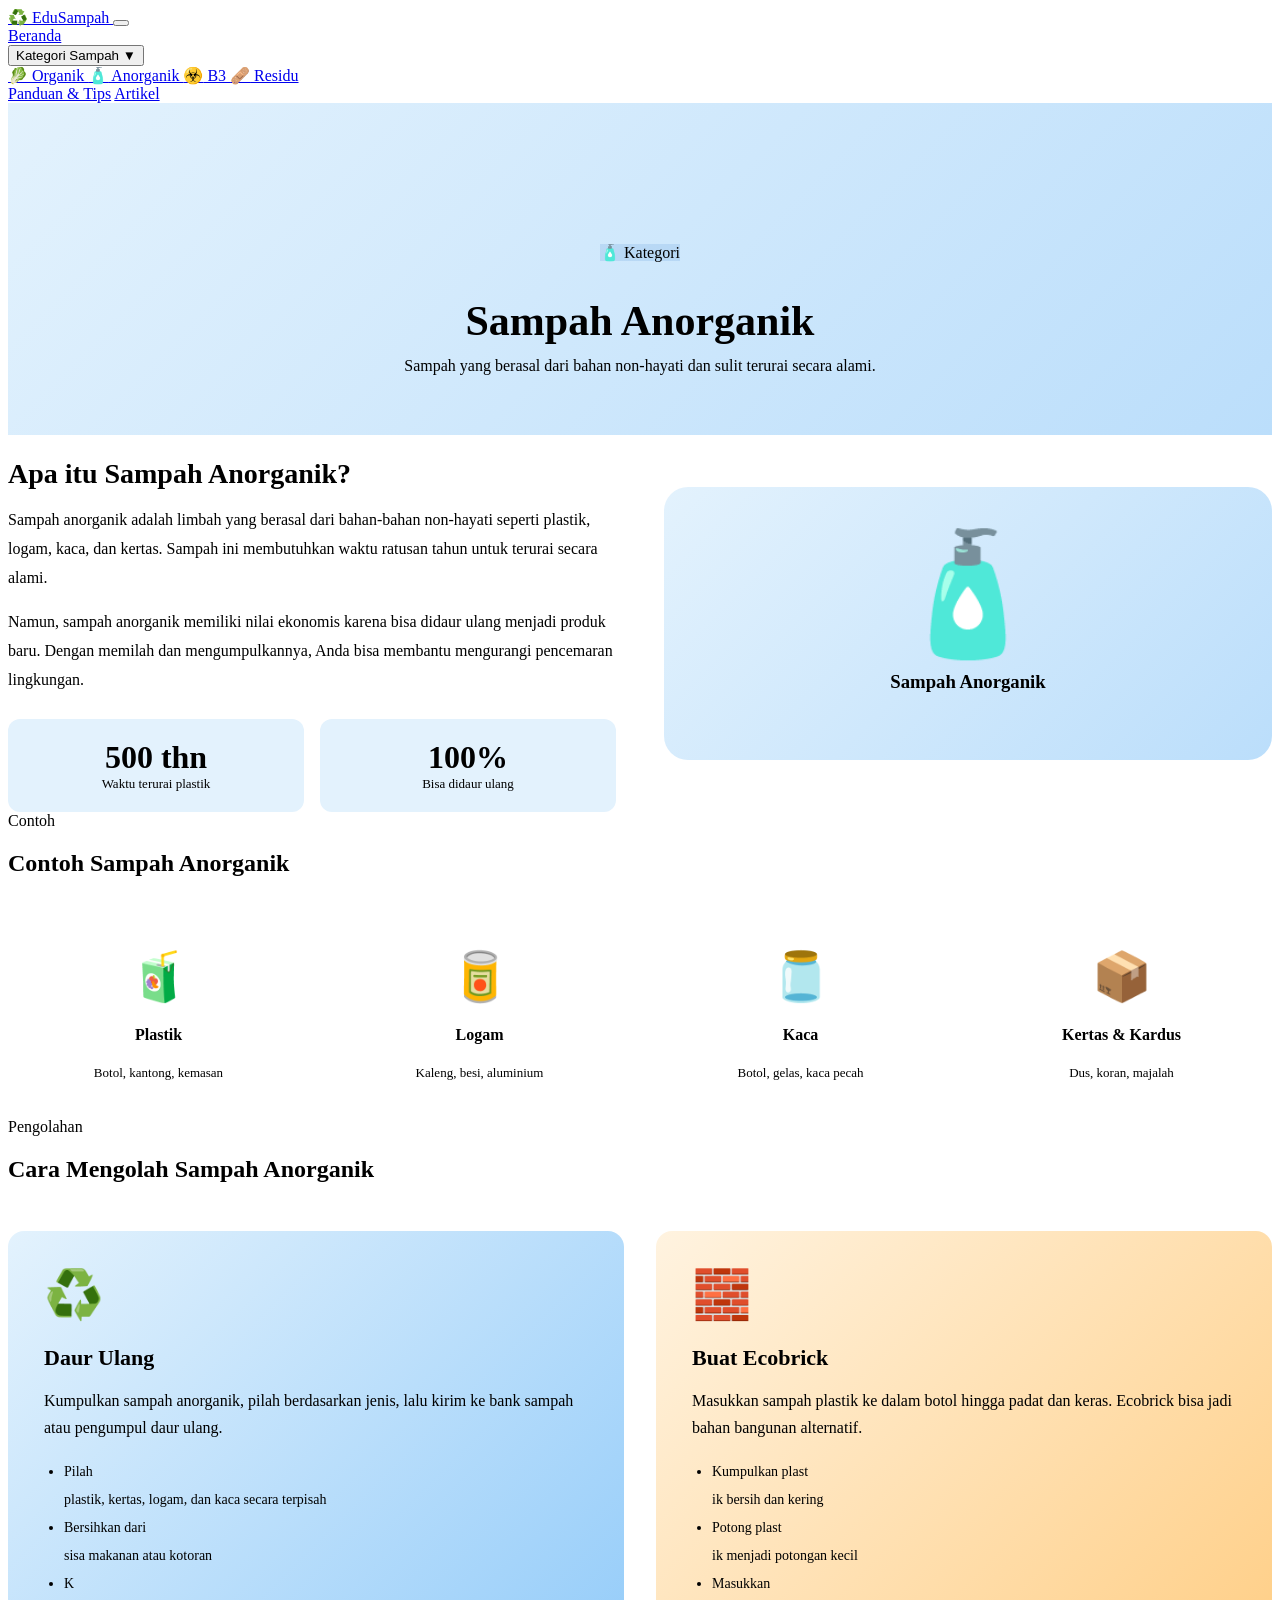
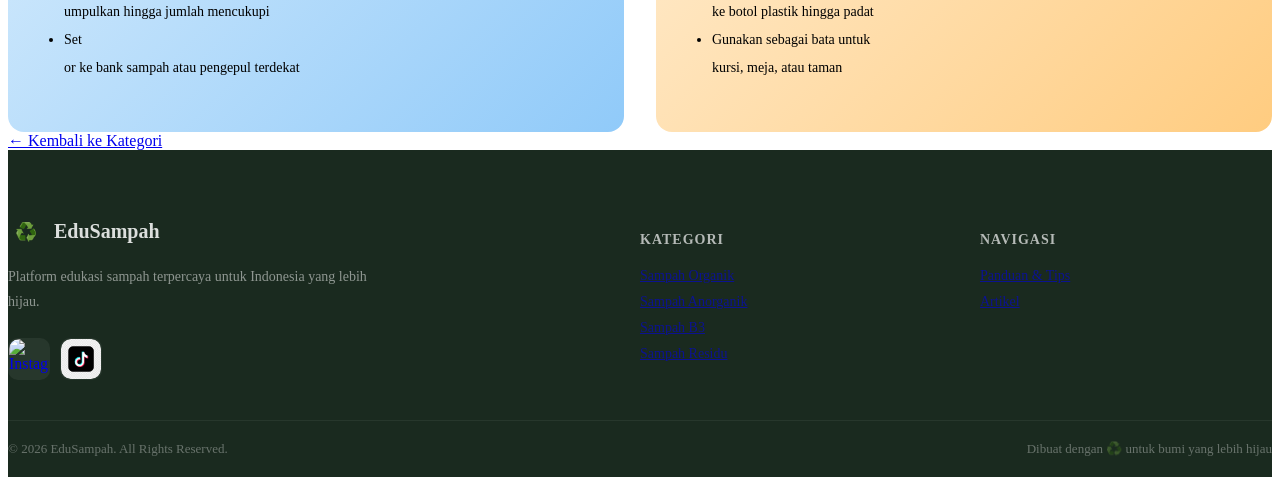
==== pages/anorganik.html @ a2ce770c "Redesign footer and add rocket stove article with video page - Redesign footer with custom colors, b" ====
<!DOCTYPE html>
<html lang="id">
<head>
  <meta charset="UTF-8">
  <meta name="viewport" content="width=device-width, initial-scale=1.0">
  <title>Sampah Anorganik - EduSampah</title>
  <link rel="stylesheet" href="../css/style.css">
  <link rel="stylesheet" href="../css/navigation.css">
  <link rel="stylesheet" href="../css/components.css">
  <link rel="stylesheet" href="../css/responsive.css">
</head>
<body>

  <nav class="navbar">
    <div class="container">
      <a href="../index.html" class="nav-logo">
        <span class="nav-logo-icon">♻️</span>
        EduSampah
      </a>
      <button class="nav-toggle" aria-label="Toggle navigation menu">
        <span></span><span></span><span></span>
      </button>
      <div class="nav-menu">
        <a href="../index.html" class="nav-link">Beranda</a>
        <div class="nav-dropdown">
          <button class="nav-dropdown-toggle">
            Kategori Sampah <span class="chevron">▼</span>
          </button>
          <div class="nav-dropdown-menu">
            <a href="organik.html" class="nav-dropdown-link">
              <span class="nav-dropdown-icon green">🥬</span>
              Organik
            </a>
            <a href="anorganik.html" class="nav-dropdown-link">
              <span class="nav-dropdown-icon blue">🧴</span>
              Anorganik
            </a>
            <a href="b3.html" class="nav-dropdown-link">
              <span class="nav-dropdown-icon red">☣️</span>
              B3
            </a>
            <a href="residu.html" class="nav-dropdown-link">
              <span class="nav-dropdown-icon gray">🩹</span>
              Residu
            </a>
          </div>
        </div>
        <a href="panduan.html" class="nav-link">Panduan & Tips</a>
        <a href="artikel.html" class="nav-link">Artikel</a>

      </div>
    </div>
  </nav>

  <section class="page-header" style="background:linear-gradient(135deg,#E3F2FD,#BBDEFB);">
    <div class="container">
      <span class="section-label" style="background:rgba(21,101,192,0.12);color:var(--blue);">🧴 Kategori</span>
      <h1 class="section-title">Sampah Anorganik</h1>
      <p class="section-subtitle">Sampah yang berasal dari bahan non-hayati dan sulit terurai secara alami.</p>
    </div>
  </section>

  <section class="section">
    <div class="container">
      <div style="display:grid;grid-template-columns:1fr 1fr;gap:48px;align-items:center;">
        <div class="fade-in-left">
          <h2 style="font-size:28px;font-weight:700;margin-bottom:16px;">Apa itu Sampah Anorganik?</h2>
          <p style="color:var(--gray);line-height:1.8;margin-bottom:16px;">
            Sampah anorganik adalah limbah yang berasal dari bahan-bahan non-hayati seperti plastik, logam, kaca, dan kertas. Sampah ini membutuhkan waktu ratusan tahun untuk terurai secara alami.
          </p>
          <p style="color:var(--gray);line-height:1.8;margin-bottom:24px;">
            Namun, sampah anorganik memiliki nilai ekonomis karena bisa didaur ulang menjadi produk baru. Dengan memilah dan mengumpulkannya, Anda bisa membantu mengurangi pencemaran lingkungan.
          </p>
          <div style="display:grid;grid-template-columns:1fr 1fr;gap:16px;">
            <div style="padding:20px;background:#E3F2FD;border-radius:12px;text-align:center;">
              <div style="font-size:32px;font-weight:700;color:var(--blue);">500 thn</div>
              <div style="font-size:13px;color:var(--gray);">Waktu terurai plastik</div>
            </div>
            <div style="padding:20px;background:#E3F2FD;border-radius:12px;text-align:center;">
              <div style="font-size:32px;font-weight:700;color:var(--blue);">100%</div>
              <div style="font-size:13px;color:var(--gray);">Bisa didaur ulang</div>
            </div>
          </div>
        </div>
        <div class="fade-in-right" style="background:linear-gradient(135deg,#E3F2FD,#BBDEFB);border-radius:24px;padding:48px;text-align:center;">
          <div style="font-size:120px;line-height:1;">🧴</div>
          <h3 style="margin-top:16px;color:var(--blue);">Sampah Anorganik</h3>
        </div>
      </div>
    </div>
  </section>

  <section class="section" style="background:var(--white);">
    <div class="container">
      <div class="text-center" style="margin-bottom:48px;">
        <span class="section-label">Contoh</span>
        <h2 class="section-title">Contoh Sampah Anorganik</h2>
      </div>
      <div style="display:grid;grid-template-columns:repeat(4,1fr);gap:20px;">
        <div class="fade-in" style="padding:24px;background:var(--bg-light);border-radius:16px;text-align:center;">
          <div style="font-size:48px;margin-bottom:8px;">🧃</div>
          <h4 style="font-weight:600;">Plastik</h4>
          <p style="font-size:13px;color:var(--gray);">Botol, kantong, kemasan</p>
        </div>
        <div class="fade-in" style="padding:24px;background:var(--bg-light);border-radius:16px;text-align:center;">
          <div style="font-size:48px;margin-bottom:8px;">🥫</div>
          <h4 style="font-weight:600;">Logam</h4>
          <p style="font-size:13px;color:var(--gray);">Kaleng, besi, aluminium</p>
        </div>
        <div class="fade-in" style="padding:24px;background:var(--bg-light);border-radius:16px;text-align:center;">
          <div style="font-size:48px;margin-bottom:8px;">🫙</div>
          <h4 style="font-weight:600;">Kaca</h4>
          <p style="font-size:13px;color:var(--gray);">Botol, gelas, kaca pecah</p>
        </div>
        <div class="fade-in" style="padding:24px;background:var(--bg-light);border-radius:16px;text-align:center;">
          <div style="font-size:48px;margin-bottom:8px;">📦</div>
          <h4 style="font-weight:600;">Kertas & Kardus</h4>
          <p style="font-size:13px;color:var(--gray);">Dus, koran, majalah</p>
        </div>
      </div>
    </div>
  </section>

  <section class="section">
    <div class="container">
      <div class="text-center" style="margin-bottom:48px;">
        <span class="section-label">Pengolahan</span>
        <h2 class="section-title">Cara Mengolah Sampah Anorganik</h2>
      </div>
      <div style="display:grid;grid-template-columns:repeat(2,1fr);gap:32px;">
        <div class="fade-in-left" style="padding:36px;background:linear-gradient(135deg,#E3F2FD,#90CAF9);border-radius:16px;">
          <div style="font-size:48px;margin-bottom:16px;">♻️</div>
          <h3 style="font-size:22px;font-weight:700;margin-bottom:12px;">Daur Ulang</h3>
          <p style="color:var(--text-dark);line-height:1.7;margin-bottom:16px;">Kumpulkan sampah anorganik, pilah berdasarkan jenis, lalu kirim ke bank sampah atau pengumpul daur ulang.</p>
          <ul style="list-style:disc;padding-left:20px;color:var(--text-dark);line-height:2;font-size:14px;">
            <li>Pilah</li> plastik, kertas, logam, dan kaca secara terpisah</li>
            <li>Bersihkan dari</li> sisa makanan atau kotoran</li>
            <li>K</li>umpulkan hingga jumlah mencukupi</li>
            <li>Set</li>or ke bank sampah atau pengepul terdekat</li>
          </ul>
        </div>
        <div class="fade-in-right" style="padding:36px;background:linear-gradient(135deg,#FFF3E0,#FFCC80);border-radius:16px;">
          <div style="font-size:48px;margin-bottom:16px;">🧱</div>
          <h3 style="font-size:22px;font-weight:700;margin-bottom:12px;">Buat Ecobrick</h3>
          <p style="color:var(--text-dark);line-height:1.7;margin-bottom:16px;">Masukkan sampah plastik ke dalam botol hingga padat dan keras. Ecobrick bisa jadi bahan bangunan alternatif.</p>
          <ul style="list-style:disc;padding-left:20px;color:var(--text-dark);line-height:2;font-size:14px;">
            <li>Kumpulkan plast</li>ik bersih dan kering</li>
            <li>Potong plast</li>ik menjadi potongan kecil</li>
            <li>Masukkan</li> ke botol plastik hingga padat</li>
            <li>Gunakan sebagai bata untuk</li> kursi, meja, atau taman</li>
          </ul>
        </div>
      </div>
    </div>
  </section>

  <section class="section" style="background:var(--white);">
    <div class="container text-center">
      <a href="../index.html#kategori" class="btn btn-outline">← Kembali ke Kategori</a>
    </div>
  </section>

  <footer class="footer">
    <div class="container">
      <div class="footer-grid">
        <div>
          <div class="footer-brand">
            <span class="footer-brand-icon">♻️</span>
            EduSampah
          </div>
          <p class="footer-brand-desc">Platform edukasi sampah terpercaya untuk Indonesia yang lebih hijau.</p>
          <div class="footer-social">
            <a href="https://www.instagram.com/kkn.puseurjaya2026?utm_source=ig_web_button_share_sheet&igsh=ZDNlZDc0MzIxNw%3D%3D" class="footer-social-link" aria-label="Instagram" target="_blank" rel="noopener"><img src="../assets/ig.jpeg" alt="Instagram"></a>
                                    <a href="https://www.tiktok.com/@kkn.puserjaya2026" class="footer-social-link" aria-label="TikTok" target="_blank" rel="noopener"><img src="../assets/tiktok.jpeg" alt="TikTok"></a>
          </div>
        </div>
        <div>
          <h4 class="footer-heading">Kategori</h4>
          <div class="footer-links">
            <a href="organik.html" class="footer-link">Sampah Organik</a>
            <a href="anorganik.html" class="footer-link">Sampah Anorganik</a>
            <a href="b3.html" class="footer-link">Sampah B3</a>
            <a href="residu.html" class="footer-link">Sampah Residu</a>
          </div>
        </div>
        <div>
          <h4 class="footer-heading">Navigasi</h4>
          <div class="footer-links">
            <a href="panduan.html" class="footer-link">Panduan & Tips</a>
            <a href="artikel.html" class="footer-link">Artikel</a>
          </div>
        </div>

      </div>
      <div class="footer-bottom">
        <span>© 2026 EduSampah. All Rights Reserved.</span>
        <span>Dibuat dengan ♻️ untuk bumi yang lebih hijau</span>
      </div>
    </div>
  </footer>

  <script type="module" src="../js/main.js"></script>
</body>
</html>
---- css/components.css ----
.stats-section {
  background: var(--white);
  position: relative;
}

.stats-grid {
  display: grid;
  grid-template-columns: repeat(3, 1fr);
  gap: 32px;
}

.stat-card {
  text-align: center;
  padding: 48px 32px;
  border-radius: var(--radius);
  background: var(--bg-light);
  transition: var(--transition);
}

.stat-card:hover {
  transform: translateY(-4px);
  box-shadow: var(--shadow);
}

.stat-icon {
  font-size: 48px;
  margin-bottom: 16px;
}

.stat-number {
  font-size: 42px;
  font-weight: 800;
  color: var(--green);
  line-height: 1.2;
}

.stat-unit {
  font-size: 18px;
  font-weight: 600;
}

.stat-desc {
  font-size: 15px;
  color: var(--gray);
  margin-top: 8px;
}

.stat-source {
  font-size: 12px;
  color: var(--gray-light);
  margin-top: 8px;
}

@media (max-width: 768px) {
  .stats-grid {
    grid-template-columns: 1fr;
    gap: 20px;
  }
}

.categories-grid {
  display: grid;
  grid-template-columns: repeat(4, 1fr);
  gap: 24px;
  margin-top: 48px;
}

.category-card {
  border-radius: var(--radius);
  padding: 36px 28px;
  text-align: center;
  transition: var(--transition);
  position: relative;
  overflow: hidden;
}

.category-card::before {
  content: '';
  position: absolute;
  top: 0;
  left: 0;
  right: 0;
  bottom: 0;
  opacity: 0.06;
  border-radius: var(--radius);
}

.category-card:hover {
  transform: translateY(-8px);
  box-shadow: var(--shadow-hover);
}

.category-card.green {
  background: linear-gradient(135deg, #E8F5E9, #C8E6C9);
  color: var(--green-dark);
}
.category-card.green::before { background: var(--green); }

.category-card.blue {
  background: linear-gradient(135deg, #E3F2FD, #BBDEFB);
  color: var(--blue);
}
.category-card.blue::before { background: var(--blue); }

.category-card.red {
  background: linear-gradient(135deg, #FFEBEE, #FFCDD2);
  color: var(--red);
}
.category-card.red::before { background: var(--red); }

.category-card.gray {
  background: linear-gradient(135deg, #F5F5F5, #E0E0E0);
  color: var(--gray-dark);
}
.category-card.gray::before { background: var(--gray); }

.category-icon {
  font-size: 56px;
  margin-bottom: 16px;
}

.category-name {
  font-size: 20px;
  font-weight: 700;
  margin-bottom: 10px;
}

.category-desc {
  font-size: 14px;
  opacity: 0.8;
  line-height: 1.7;
  margin-bottom: 20px;
}

.category-link {
  display: inline-flex;
  align-items: center;
  gap: 6px;
  font-size: 14px;
  font-weight: 600;
  transition: var(--transition);
}

.category-card:hover .category-link { gap: 10px; }

@media (max-width: 968px) {
  .categories-grid {
    grid-template-columns: repeat(2, 1fr);
    gap: 16px;
  }
}

@media (max-width: 480px) {
  .categories-grid { grid-template-columns: 1fr; }
}

.steps-section {
  background: var(--white);
}

.steps-grid {
  display: grid;
  grid-template-columns: repeat(3, 1fr);
  gap: 32px;
  margin-top: 48px;
  position: relative;
}

.steps-grid::before {
  content: '';
  position: absolute;
  top: 60px;
  left: 15%;
  right: 15%;
  height: 3px;
  background: linear-gradient(to right, var(--green), var(--blue), var(--orange));
  opacity: 0.2;
}

.step-card {
  text-align: center;
  padding: 40px 28px;
  border-radius: var(--radius);
  background: var(--bg-light);
  transition: var(--transition);
  position: relative;
}

.step-card:hover {
  transform: translateY(-4px);
  box-shadow: var(--shadow);
}

.step-number {
  width: 48px;
  height: 48px;
  border-radius: 50%;
  display: flex;
  align-items: center;
  justify-content: center;
  font-size: 20px;
  font-weight: 700;
  color: var(--white);
  margin: 0 auto 20px;
}

.step-number.one { background: var(--green); }
.step-number.two { background: var(--blue); }
.step-number.three { background: var(--orange); }

.step-icon { font-size: 40px; margin-bottom: 12px; }

.step-title {
  font-size: 20px;
  font-weight: 700;
  margin-bottom: 10px;
}

.step-desc {
  font-size: 14px;
  color: var(--gray);
  line-height: 1.7;
}

@media (max-width: 768px) {
  .steps-grid {
    grid-template-columns: 1fr;
    gap: 20px;
  }
  .steps-grid::before { display: none; }
}

.tips-grid {
  display: grid;
  grid-template-columns: repeat(2, 1fr);
  gap: 16px;
  margin-top: 40px;
}

.tip-card {
  display: flex;
  align-items: flex-start;
  gap: 16px;
  padding: 20px 24px;
  background: var(--white);
  border-radius: var(--radius);
  box-shadow: var(--shadow);
  transition: var(--transition);
}

.tip-card:hover {
  transform: translateX(4px);
  box-shadow: var(--shadow-hover);
}

.tip-icon {
  font-size: 28px;
  flex-shrink: 0;
  width: 48px;
  height: 48px;
  border-radius: 12px;
  display: flex;
  align-items: center;
  justify-content: center;
  background: rgba(46,125,50,0.1);
}

.tip-text {
  font-size: 15px;
  font-weight: 500;
  color: var(--text-dark);
  line-height: 1.6;
}

@media (max-width: 768px) {
  .tips-grid { grid-template-columns: 1fr; }
}

.articles-grid {
  display: grid;
  grid-template-columns: repeat(4, 1fr);
  gap: 24px;
  margin-top: 48px;
}

.article-card {
  background: var(--white);
  border-radius: var(--radius);
  overflow: hidden;
  box-shadow: var(--shadow);
  transition: var(--transition);
}

.article-card:hover {
  transform: translateY(-6px);
  box-shadow: var(--shadow-hover);
}

.article-thumb {
  height: 200px;
  display: flex;
  align-items: center;
  justify-content: center;
  font-size: 64px;
}

.article-thumb.green-bg { background: linear-gradient(135deg, #E8F5E9, #A5D6A7); }
.article-thumb.blue-bg { background: linear-gradient(135deg, #E3F2FD, #90CAF9); }
.article-thumb.orange-bg { background: linear-gradient(135deg, #FFF3E0, #FFCC80); }
.article-thumb.pink-bg { background: linear-gradient(135deg, #FCE4EC, #F48FB1); }

.article-body {
  padding: 24px;
}

.article-date {
  font-size: 12px;
  color: var(--gray-light);
  font-weight: 500;
}

.article-title {
  font-size: 17px;
  font-weight: 700;
  margin: 8px 0;
  line-height: 1.5;
  display: -webkit-box;
  -webkit-line-clamp: 2;
  -webkit-box-orient: vertical;
  overflow: hidden;
}

.article-excerpt {
  font-size: 13px;
  color: var(--gray);
  line-height: 1.7;
  margin-bottom: 16px;
  display: -webkit-box;
  -webkit-line-clamp: 2;
  -webkit-box-orient: vertical;
  overflow: hidden;
}

.article-link {
  font-size: 13px;
  font-weight: 600;
  color: var(--green);
  display: inline-flex;
  align-items: center;
  gap: 6px;
  transition: var(--transition);
}

.article-card:hover .article-link { gap: 10px; }

@media (max-width: 968px) {
  .articles-grid { grid-template-columns: repeat(2, 1fr); }
}

@media (max-width: 480px) {
  .articles-grid { grid-template-columns: 1fr; }
}

.video-section {
  background: var(--white);
}

.video-grid {
  display: grid;
  grid-template-columns: repeat(2, 1fr);
  gap: 32px;
  margin-top: 48px;
}

.video-card {
  border-radius: var(--radius);
  overflow: hidden;
  box-shadow: var(--shadow);
  background: var(--bg-light);
}

.video-embed {
  position: relative;
  padding-bottom: 56.25%;
  height: 0;
  overflow: hidden;
}

.video-embed iframe {
  position: absolute;
  top: 0;
  left: 0;
  width: 100%;
  height: 100%;
  border: none;
}

.video-info {
  padding: 20px 24px;
}

.video-title {
  font-size: 16px;
  font-weight: 600;
  margin-bottom: 6px;
}

.video-desc {
  font-size: 13px;
  color: var(--gray);
}

@media (max-width: 768px) {
  .video-grid { grid-template-columns: 1fr; }
}

.quiz-section {
  background: linear-gradient(135deg, #E8F5E9, #E0F2F1);
}

.quiz-box {
  max-width: 640px;
  margin: 40px auto 0;
  background: var(--white);
  border-radius: var(--radius);
  padding: 40px;
  box-shadow: var(--shadow);
}

.quiz-progress {
  display: flex;
  gap: 8px;
  margin-bottom: 32px;
}

.quiz-dot {
  flex: 1;
  height: 6px;
  border-radius: 3px;
  background: #E0E0E0;
  transition: var(--transition);
}

.quiz-dot.active { background: var(--green); }
.quiz-dot.correct { background: var(--green); }
.quiz-dot.wrong { background: var(--red); }

.quiz-question {
  font-size: 20px;
  font-weight: 600;
  margin-bottom: 24px;
  line-height: 1.6;
}

.quiz-options {
  display: flex;
  flex-direction: column;
  gap: 12px;
}

.quiz-option {
  padding: 16px 20px;
  border: 2px solid #E0E0E0;
  border-radius: 12px;
  background: var(--white);
  cursor: pointer;
  font-family: inherit;
  font-size: 15px;
  font-weight: 500;
  text-align: left;
  transition: var(--transition);
}

.quiz-option:hover:not(.disabled) {
  border-color: var(--green);
  background: rgba(46,125,50,0.04);
}

.quiz-option.correct {
  border-color: var(--green);
  background: rgba(46,125,50,0.08);
  color: var(--green-dark);
}

.quiz-option.wrong {
  border-color: var(--red);
  background: rgba(198,40,40,0.08);
  color: var(--red);
}

.quiz-option.disabled {
  cursor: default;
  opacity: 0.7;
}

.quiz-result {
  text-align: center;
  padding: 20px 0;
}

.quiz-result-emoji { font-size: 64px; margin-bottom: 16px; }

.quiz-result-title {
  font-size: 28px;
  font-weight: 700;
  margin-bottom: 8px;
}

.quiz-result-score {
  font-size: 48px;
  font-weight: 800;
  color: var(--green);
  margin: 16px 0;
}

.quiz-result-badge {
  display: inline-block;
  padding: 8px 24px;
  border-radius: 50px;
  font-size: 14px;
  font-weight: 600;
  background: rgba(46,125,50,0.1);
  color: var(--green);
  margin-bottom: 24px;
}

.quiz-restart {
  margin-top: 8px;
}

@media (max-width: 480px) {
  .quiz-box { padding: 24px; }
  .quiz-question { font-size: 17px; }
}

.testimonials-grid {
  display: grid;
  grid-template-columns: repeat(3, 1fr);
  gap: 24px;
  margin-top: 48px;
}

.testimonial-card {
  background: var(--white);
  border-radius: var(--radius);
  padding: 32px;
  box-shadow: var(--shadow);
  transition: var(--transition);
}

.testimonial-card:hover {
  transform: translateY(-4px);
  box-shadow: var(--shadow-hover);
}

.testimonial-stars {
  color: #FFB300;
  font-size: 16px;
  margin-bottom: 16px;
}

.testimonial-quote {
  font-size: 15px;
  color: var(--gray-dark);
  line-height: 1.8;
  margin-bottom: 20px;
  font-style: italic;
}

.testimonial-author {
  display: flex;
  align-items: center;
  gap: 12px;
}

.testimonial-avatar {
  width: 48px;
  height: 48px;
  border-radius: 50%;
  display: flex;
  align-items: center;
  justify-content: center;
  font-size: 24px;
  background: var(--bg-light);
}

.testimonial-name {
  font-size: 15px;
  font-weight: 600;
}

.testimonial-location {
  font-size: 12px;
  color: var(--gray-light);
}

@media (max-width: 968px) {
  .testimonials-grid { grid-template-columns: 1fr; }
  .testimonial-card { max-width: 480px; margin: 0 auto; }
}

.cta-section {
  background: linear-gradient(135deg, var(--green), var(--green-dark));
  color: var(--white);
  text-align: center;
  position: relative;
  overflow: hidden;
}

.cta-section::before {
  content: '';
  position: absolute;
  top: -50%;
  left: -50%;
  width: 200%;
  height: 200%;
  background: radial-gradient(circle, rgba(255,255,255,0.05) 0%, transparent 70%);
}

.cta-title {
  font-size: 42px;
  font-weight: 800;
  margin-bottom: 16px;
  position: relative;
}

.cta-subtitle {
  font-size: 18px;
  opacity: 0.9;
  max-width: 600px;
  margin: 0 auto 40px;
  position: relative;
  line-height: 1.8;
}

.cta-actions {
  display: flex;
  gap: 16px;
  justify-content: center;
  flex-wrap: wrap;
  position: relative;
}

@media (max-width: 480px) {
  .cta-title { font-size: 28px; }
}

.footer {
  background: #1a2a1f;
  color: rgba(255,255,255,0.85);
  padding: 64px 0 0;
  position: relative;
}

.footer::before {
  content: '';
  position: absolute;
  top: 0;
  left: 0;
  right: 0;
  height: 4px;
  background: linear-gradient(90deg, var(--green), var(--green-light), var(--green));
}

.footer-grid {
  display: grid;
  grid-template-columns: 2fr 1fr 1fr;
  gap: 48px;
  padding-bottom: 40px;
  border-bottom: 1px solid rgba(255,255,255,0.06);
}

.footer-brand {
  display: flex;
  align-items: center;
  gap: 10px;
  font-size: 20px;
  font-weight: 700;
  color: var(--white);
  margin-bottom: 12px;
}

.footer-brand-icon {
  width: 36px;
  height: 36px;
  background: var(--green);
  border-radius: 10px;
  display: flex;
  align-items: center;
  justify-content: center;
  font-size: 18px;
  flex-shrink: 0;
}

.footer-brand-desc {
  font-size: 14px;
  opacity: 0.6;
  line-height: 1.8;
  margin-bottom: 24px;
  max-width: 360px;
}

.footer-social {
  display: flex;
  gap: 10px;
}

.footer-social-link {
  width: 40px;
  height: 40px;
  border-radius: 10px;
  display: flex;
  align-items: center;
  justify-content: center;
  background: rgba(255,255,255,0.06);
  transition: all 0.3s ease;
  text-decoration: none;
  overflow: hidden;
  border: 1px solid transparent;
}

.footer-social-link img {
  width: 100%;
  height: 100%;
  object-fit: cover;
  display: block;
  border-radius: 10px;
}

.footer-social-link:hover {
  transform: translateY(-3px);
  border-color: rgba(255,255,255,0.15);
  box-shadow: 0 4px 16px rgba(0,0,0,0.3);
}

.footer-heading {
  font-size: 14px;
  font-weight: 600;
  text-transform: uppercase;
  letter-spacing: 1px;
  margin-bottom: 20px;
  color: var(--white);
  opacity: 0.8;
}

.footer-links {
  display: flex;
  flex-direction: column;
  gap: 10px;
}

.footer-link {
  font-size: 14px;
  opacity: 0.55;
  transition: all 0.3s ease;
  position: relative;
  padding-left: 0;
}

.footer-link:hover {
  opacity: 1;
  color: var(--green-light);
  padding-left: 4px;
}

.footer-bottom {
  padding: 20px 0;
  display: flex;
  justify-content: space-between;
  align-items: center;
  font-size: 13px;
  opacity: 0.4;
}

@media (max-width: 968px) {
  .footer-grid {
    grid-template-columns: repeat(2, 1fr);
    gap: 32px;
  }
}

@media (max-width: 480px) {
  .footer-grid {
    grid-template-columns: 1fr;
    gap: 28px;
  }
  .footer-bottom {
    flex-direction: column;
    gap: 6px;
    text-align: center;
  }
  .footer-brand-desc {
    max-width: 100%;
  }
}

.decomp-grid {
  display: grid;
  grid-template-columns: repeat(2, 1fr);
  gap: 24px;
  margin-top: 48px;
}

.decomp-card {
  padding: 32px;
  border-radius: 16px;
  display: flex;
  align-items: center;
  gap: 20px;
}

.decomp-icon {
  font-size: 48px;
  flex-shrink: 0;
}

.decomp-time {
  font-size: 24px;
  font-weight: 700;
}

.decomp-label {
  font-size: 14px;
  color: var(--text-dark);
  margin-top: 4px;
}

.sort-grid {
  display: grid;
  grid-template-columns: repeat(4, 1fr);
  gap: 20px;
  margin-top: 48px;
}

.sort-card {
  padding: 32px;
  border-radius: 16px;
  background: var(--bg-light);
  text-align: center;
  border-top: 4px solid;
}

.sort-icon {
  font-size: 40px;
  margin-bottom: 12px;
}

.sort-name {
  font-weight: 700;
  margin-bottom: 8px;
}

.sort-desc {
  font-size: 13px;
  color: var(--gray);
}

@media (max-width: 768px) {
  .decomp-grid {
    grid-template-columns: 1fr;
    gap: 16px;
  }
  .decomp-card {
    padding: 20px;
  }
  .decomp-icon {
    font-size: 36px;
  }
  .decomp-time {
    font-size: 20px;
  }
  .sort-grid {
    grid-template-columns: repeat(2, 1fr);
    gap: 14px;
  }
  .sort-card {
    padding: 20px;
  }
  .sort-icon {
    font-size: 32px;
  }
}

@media (max-width: 480px) {
  .sort-grid {
    grid-template-columns: 1fr;
  }
  .decomp-card {
    flex-direction: column;
    text-align: center;
    padding: 16px;
  }
}

.page-header {
  padding: 140px 0 60px;
  text-align: center;
  background: linear-gradient(135deg, #E8F5E9, #F1F8E9);
}

.page-header .section-title {
  font-size: 42px;
  margin-bottom: 12px;
}

.page-header .section-subtitle {
  margin: 0 auto;
}
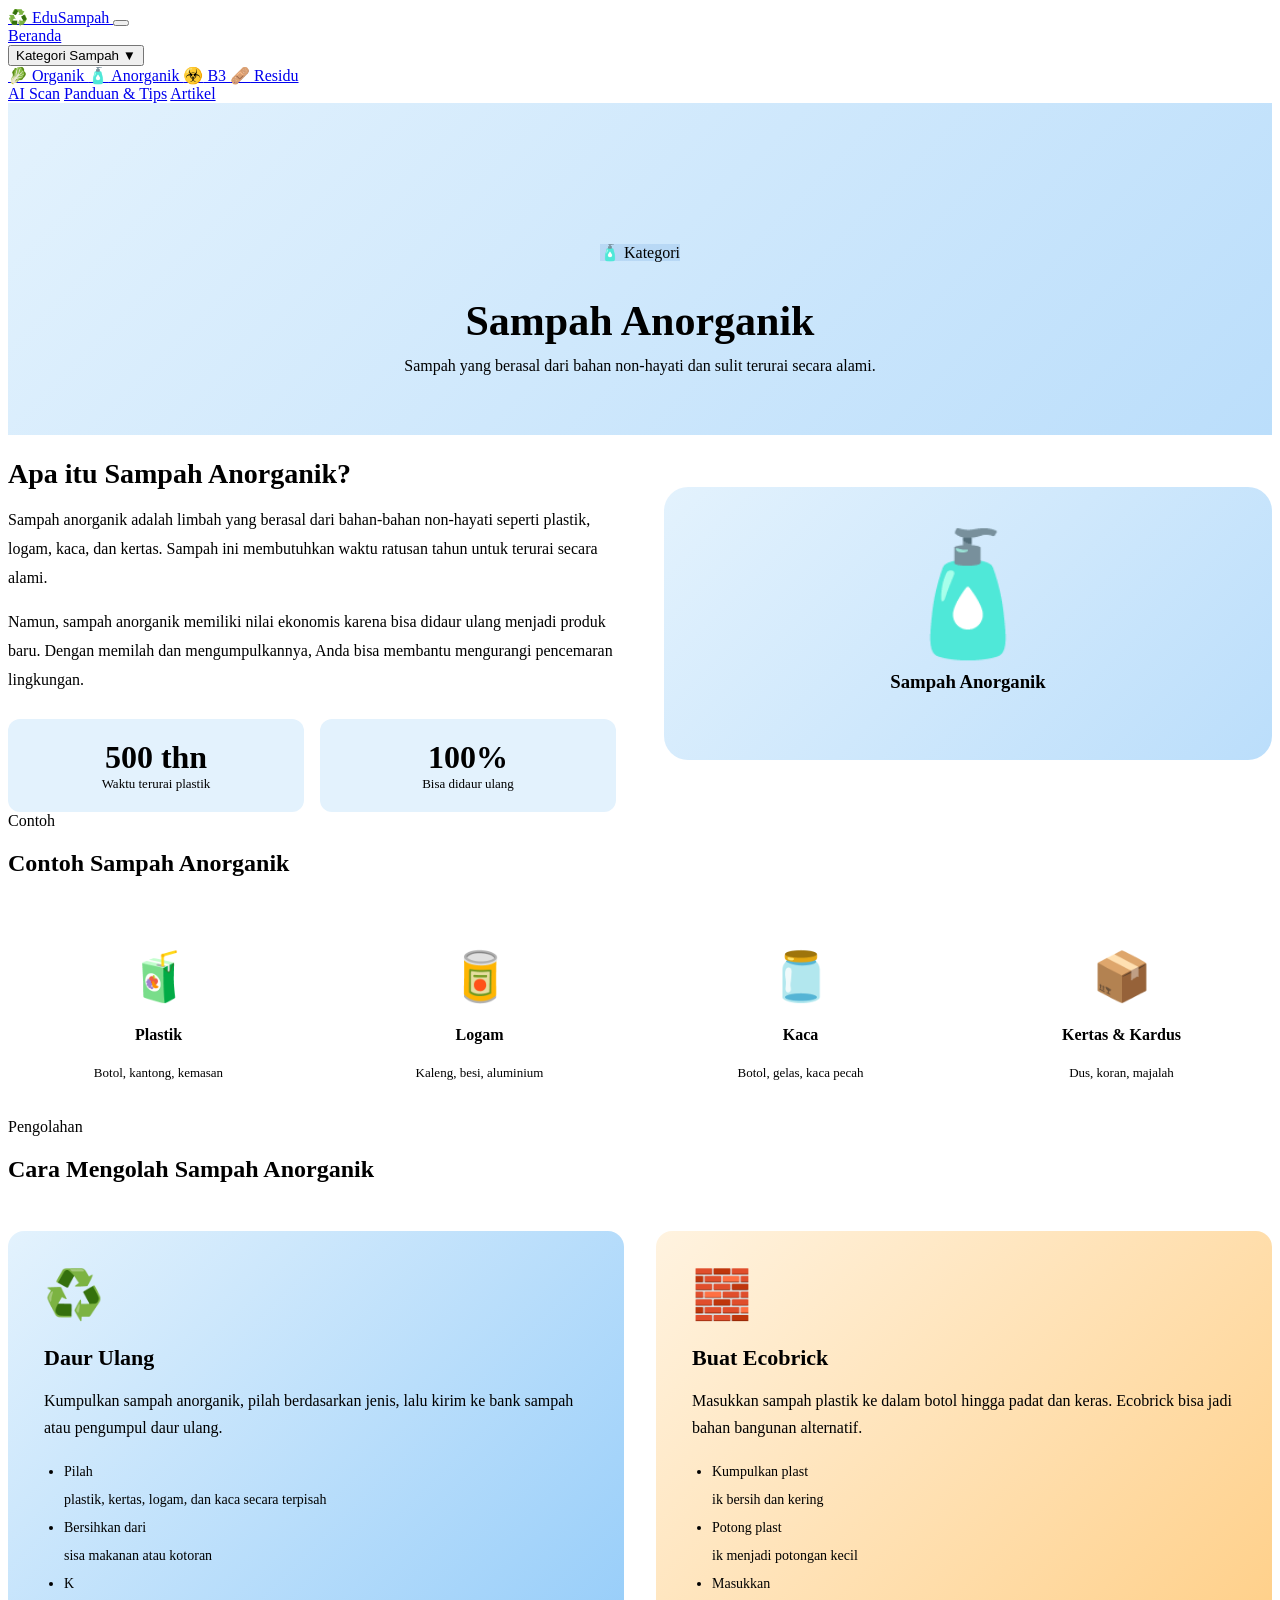
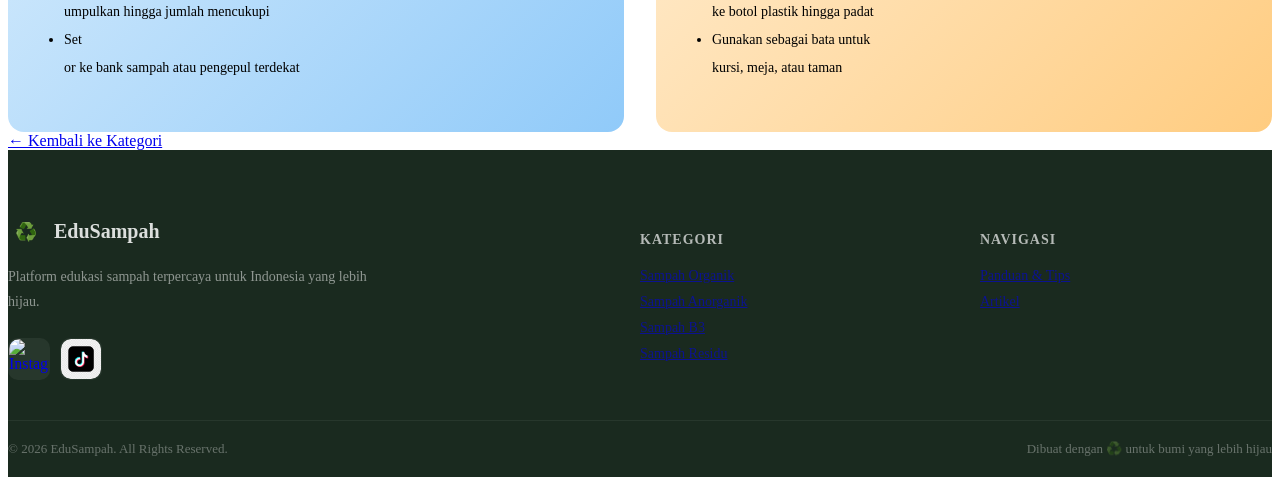
==== commit 3699fb0e: "updata manual rocket stove" ====
--- a/pages/anorganik.html
+++ b/pages/anorganik.html
@@ -45,6 +45,7 @@
             </a>
           </div>
         </div>
+        <a href="https://ai.kknpuseurjaya.my.id/" class="nav-link" target="_blank" rel="noopener">AI Scan</a>
         <a href="panduan.html" class="nav-link">Panduan & Tips</a>
         <a href="artikel.html" class="nav-link">Artikel</a>
 
--- a/css/components.css
+++ b/css/components.css
@@ -1,6 +1,19 @@
 .stats-section {
   background: var(--white);
   position: relative;
+  margin-top: 0;
+}
+
+.stats-section::before {
+  content: '';
+  position: absolute;
+  top: 0;
+  left: 50%;
+  transform: translateX(-50%);
+  width: 80px;
+  height: 4px;
+  background: linear-gradient(90deg, var(--green), var(--green-light));
+  border-radius: 2px;
 }
 
 .stats-grid {
--- a/css/responsive.css
+++ b/css/responsive.css
@@ -0,0 +1,196 @@
+@media (max-width: 968px) {
+  .section-title { font-size: 28px; }
+  .page-header { padding: 110px 0 36px; }
+  .page-header .section-title { font-size: 30px; }
+  .categories-grid { grid-template-columns: repeat(2, 1fr); gap: 16px; }
+  .articles-grid { grid-template-columns: repeat(2, 1fr); gap: 16px; }
+  .hero-title { font-size: 38px; }
+  .video-grid { gap: 20px; }
+}
+
+@media (max-width: 768px) {
+  .container { padding-left: 16px; padding-right: 16px; }
+  .section { padding-top: 48px; padding-bottom: 48px; }
+  .section-title { font-size: 22px; margin-bottom: 10px; }
+  .section-subtitle { font-size: 14px; }
+  .section-label { font-size: 11px; padding: 4px 14px; margin-bottom: 8px; }
+
+  .hero { padding-top: 80px; min-height: auto; }
+  .hero { padding-top: 90px; padding-bottom: 40px; }
+  .hero-title { font-size: 26px; }
+  .hero-subtitle { font-size: 14px; margin-bottom: 24px; }
+  .hero .container { gap: 28px; grid-template-columns: 1fr; text-align: center; }
+  .hero-content { display: flex; flex-direction: column; align-items: center; }
+  .hero-badge { font-size: 11px; padding: 5px 12px; }
+  .hero-actions { flex-direction: column; align-items: stretch; width: 100%; }
+  .hero-actions .btn { width: 100%; justify-content: center; }
+  .hero-emoji-grid { max-width: 300px; margin: 0 auto; gap: 10px; }
+  .hero-emoji-item { padding: 12px; }
+  .hero-emoji { font-size: 28px; }
+  .hero-emoji-label { font-size: 10px; }
+
+  .stats-grid { grid-template-columns: 1fr; gap: 14px; }
+  .stat-card { padding: 24px 20px; }
+  .stat-number { font-size: 28px; }
+  .stat-icon { font-size: 36px; }
+
+  .categories-grid { grid-template-columns: repeat(2, 1fr); gap: 12px; margin-top: 32px; }
+  .category-card { padding: 20px 16px; }
+  .category-icon { font-size: 36px; margin-bottom: 10px; }
+  .category-name { font-size: 16px; }
+  .category-desc { font-size: 13px; margin-bottom: 14px; }
+
+  .steps-grid { grid-template-columns: 1fr; gap: 16px; }
+  .steps-grid::before { display: none; }
+  .step-card { padding: 24px 20px; }
+  .step-icon { font-size: 32px; }
+  .step-title { font-size: 17px; }
+
+  .tips-grid { grid-template-columns: 1fr; gap: 12px; margin-top: 28px; }
+  .tip-card { padding: 14px 16px; gap: 12px; }
+  .tip-icon { width: 36px; height: 36px; font-size: 18px; }
+  .tip-text { font-size: 13px; }
+
+  .articles-grid { grid-template-columns: 1fr; gap: 16px; margin-top: 32px; }
+  .article-card { max-width: 400px; margin: 0 auto; width: 100%; }
+  .article-thumb { height: 180px; font-size: 48px; }
+  .article-body { padding: 16px 18px; }
+  .article-title { font-size: 15px; }
+  .article-excerpt { font-size: 13px; }
+
+  .video-grid { grid-template-columns: 1fr; gap: 16px; margin-top: 32px; }
+  .video-info { padding: 14px 16px; }
+  .video-title { font-size: 14px; }
+
+  .quiz-box { padding: 20px 16px; margin-top: 28px; }
+  .quiz-question { font-size: 16px; }
+  .quiz-option { padding: 12px 14px; font-size: 13px; }
+  .quiz-result-score { font-size: 32px; }
+
+  .testimonials-grid { grid-template-columns: 1fr; gap: 16px; margin-top: 32px; }
+  .testimonial-card { padding: 24px; max-width: 480px; margin: 0 auto; }
+
+  .cta-title { font-size: 24px; }
+  .cta-subtitle { font-size: 15px; margin-bottom: 28px; }
+  .cta-actions { flex-direction: column; align-items: stretch; }
+
+  .page-header { padding: 110px 0 28px; }
+  .page-header .section-title { font-size: 24px; }
+  .page-header .section-subtitle { font-size: 14px; }
+
+  .footer { padding-top: 40px; }
+  .footer-grid { grid-template-columns: repeat(2, 1fr); gap: 28px; padding-bottom: 24px; }
+  .footer-brand-desc { max-width: 100%; }
+
+  .navbar .container { padding-top: 6px; padding-bottom: 6px; padding-left: 16px; padding-right: 8px; }
+  .nav-logo { font-size: 16px; gap: 6px; }
+  .nav-logo-icon { width: 28px; height: 28px; font-size: 14px; border-radius: 8px; }
+  .nav-toggle span { width: 22px; height: 2px; }
+  .nav-menu { position: fixed; top: 48px; left: 0; right: 0; background: var(--white); flex-direction: column; gap: 0; padding: 6px 16px; box-shadow: 0 8px 32px rgba(0,0,0,0.12); transition: all 0.3s ease; overflow-y: auto; max-height: calc(100vh - 48px); }
+  .nav-menu.active { transform: translateY(0); opacity: 1; }
+  .nav-toggle { display: flex; }
+  .nav-link, .nav-dropdown-toggle { padding: 6px 0; width: 100%; font-size: 13px; }
+  .nav-dropdown-menu { position: static; opacity: 1; visibility: visible; transform: none; box-shadow: none; padding: 0 0 0 10px; display: none; min-width: auto; }
+  .nav-dropdown.open .nav-dropdown-menu { display: block; }
+
+  .btn { width: 100%; justify-content: center; padding: 12px 20px; font-size: 14px; }
+  .btn + .btn { margin-top: 0; }
+
+  .decomp-grid { grid-template-columns: 1fr; gap: 14px; margin-top: 32px; }
+  .decomp-card { padding: 18px; gap: 14px; }
+  .decomp-icon { font-size: 32px; }
+  .decomp-time { font-size: 18px; }
+
+  .sort-grid { grid-template-columns: repeat(2, 1fr); gap: 12px; margin-top: 32px; }
+  .sort-card { padding: 20px 16px; }
+  .sort-icon { font-size: 32px; }
+
+  .video-card { max-width: 100%; }
+}
+
+@media (max-width: 480px) {
+  .container { padding-left: 12px; padding-right: 12px; }
+  .section { padding-top: 36px; padding-bottom: 36px; }
+  .section-title { font-size: 18px; }
+
+  .hero-title { font-size: 22px; }
+  .hero-subtitle { font-size: 13px; }
+  .hero .container { gap: 20px; padding-top: 0; }
+  .hero-badge { font-size: 10px; padding: 4px 10px; }
+  .hero-emoji-grid { grid-template-columns: repeat(3, 1fr); gap: 8px; max-width: 260px; }
+  .hero-emoji-item { padding: 8px; }
+  .hero-emoji { font-size: 22px; }
+  .hero-emoji-label { font-size: 9px; }
+  .hero-actions .btn { font-size: 13px; padding: 10px 16px; }
+
+  .stat-card { padding: 18px 14px; }
+  .stat-icon { font-size: 28px; }
+  .stat-number { font-size: 24px; }
+
+  .categories-grid { grid-template-columns: 1fr; gap: 10px; }
+  .category-card { padding: 16px 14px; }
+  .category-icon { font-size: 30px; }
+
+  .steps-grid { gap: 12px; }
+  .step-card { padding: 18px 14px; }
+  .step-icon { font-size: 26px; }
+  .step-title { font-size: 15px; }
+
+  .tip-card { padding: 12px; gap: 10px; }
+  .tip-icon { width: 30px; height: 30px; font-size: 16px; }
+  .tip-text { font-size: 12px; }
+
+  .articles-grid { gap: 14px; }
+  .article-card { max-width: 100%; }
+  .article-thumb { height: 160px; }
+  .article-body { padding: 14px 16px; }
+  .article-title { font-size: 14px; }
+  .article-excerpt { font-size: 12px; }
+
+  .quiz-box { padding: 14px 12px; }
+  .quiz-question { font-size: 14px; }
+  .quiz-option { padding: 10px 12px; font-size: 12px; }
+  .quiz-result-emoji { font-size: 40px; }
+  .quiz-result-title { font-size: 18px; }
+  .quiz-result-score { font-size: 26px; }
+
+  .cta-title { font-size: 20px; }
+  .cta-subtitle { font-size: 14px; }
+
+  .page-header { padding: 80px 0 20px; }
+  .page-header .section-title { font-size: 20px; }
+
+  .footer-grid { grid-template-columns: 1fr; gap: 20px; }
+  .footer-bottom { flex-direction: column; gap: 4px; text-align: center; font-size: 12px; }
+
+  .sort-grid { grid-template-columns: 1fr; gap: 10px; }
+
+  .decomp-card { flex-direction: column; text-align: center; padding: 14px; }
+
+  .artikel-body h1 { font-size: 1.3rem !important; }
+  .artikel-content { padding: 1rem !important; }
+  .artikel-content h2 { font-size: 1.1rem !important; }
+  .quote-inline { padding: 0.8rem 1rem !important; }
+  .section-card { padding: 1rem !important; }
+
+  .artikel-grid-3, .r-grid, .artikel-tips-grid { grid-template-columns: 1fr !important; }
+  .wadah-box { flex-direction: column; align-items: center; }
+  .siklus-panah { display: none; }
+  .artikel-cta { flex-direction: column; gap: 1rem; text-align: center; }
+}
+
+@media (max-width: 600px) {
+  [style*="grid-template-columns:"][style*="1fr 1fr"]:not([style*="hero"]) { grid-template-columns: 1fr !important; }
+  [style*="grid-template-columns:"][style*="repeat(4"] { grid-template-columns: repeat(2, 1fr) !important; }
+  [style*="grid-template-columns:"][style*="repeat(3"] { grid-template-columns: 1fr !important; }
+  [style*="grid-template-columns:"][style*="repeat(2"] { grid-template-columns: 1fr !important; }
+  [style*="gap:"][style*="60px"] { gap: 28px !important; }
+  [style*="gap:"][style*="48px"] { gap: 24px !important; }
+  [style*="font-size:"][style*="120px"] { font-size: 60px !important; }
+  [style*="padding:"][style*="48px"][style*="border-radius:"][style*="24px"] { padding: 24px !important; }
+  input, textarea, select, button { font-size: 16px !important; }
+
+  .artikel-lead { padding: 0.8rem 1rem !important; font-size: 0.9rem !important; }
+  .artikel-lead span { font-size: 0.8rem !important; padding: 0.1rem 0.8rem !important; }
+  .artikel-subhead { font-size: 0.85rem !important; }
+}
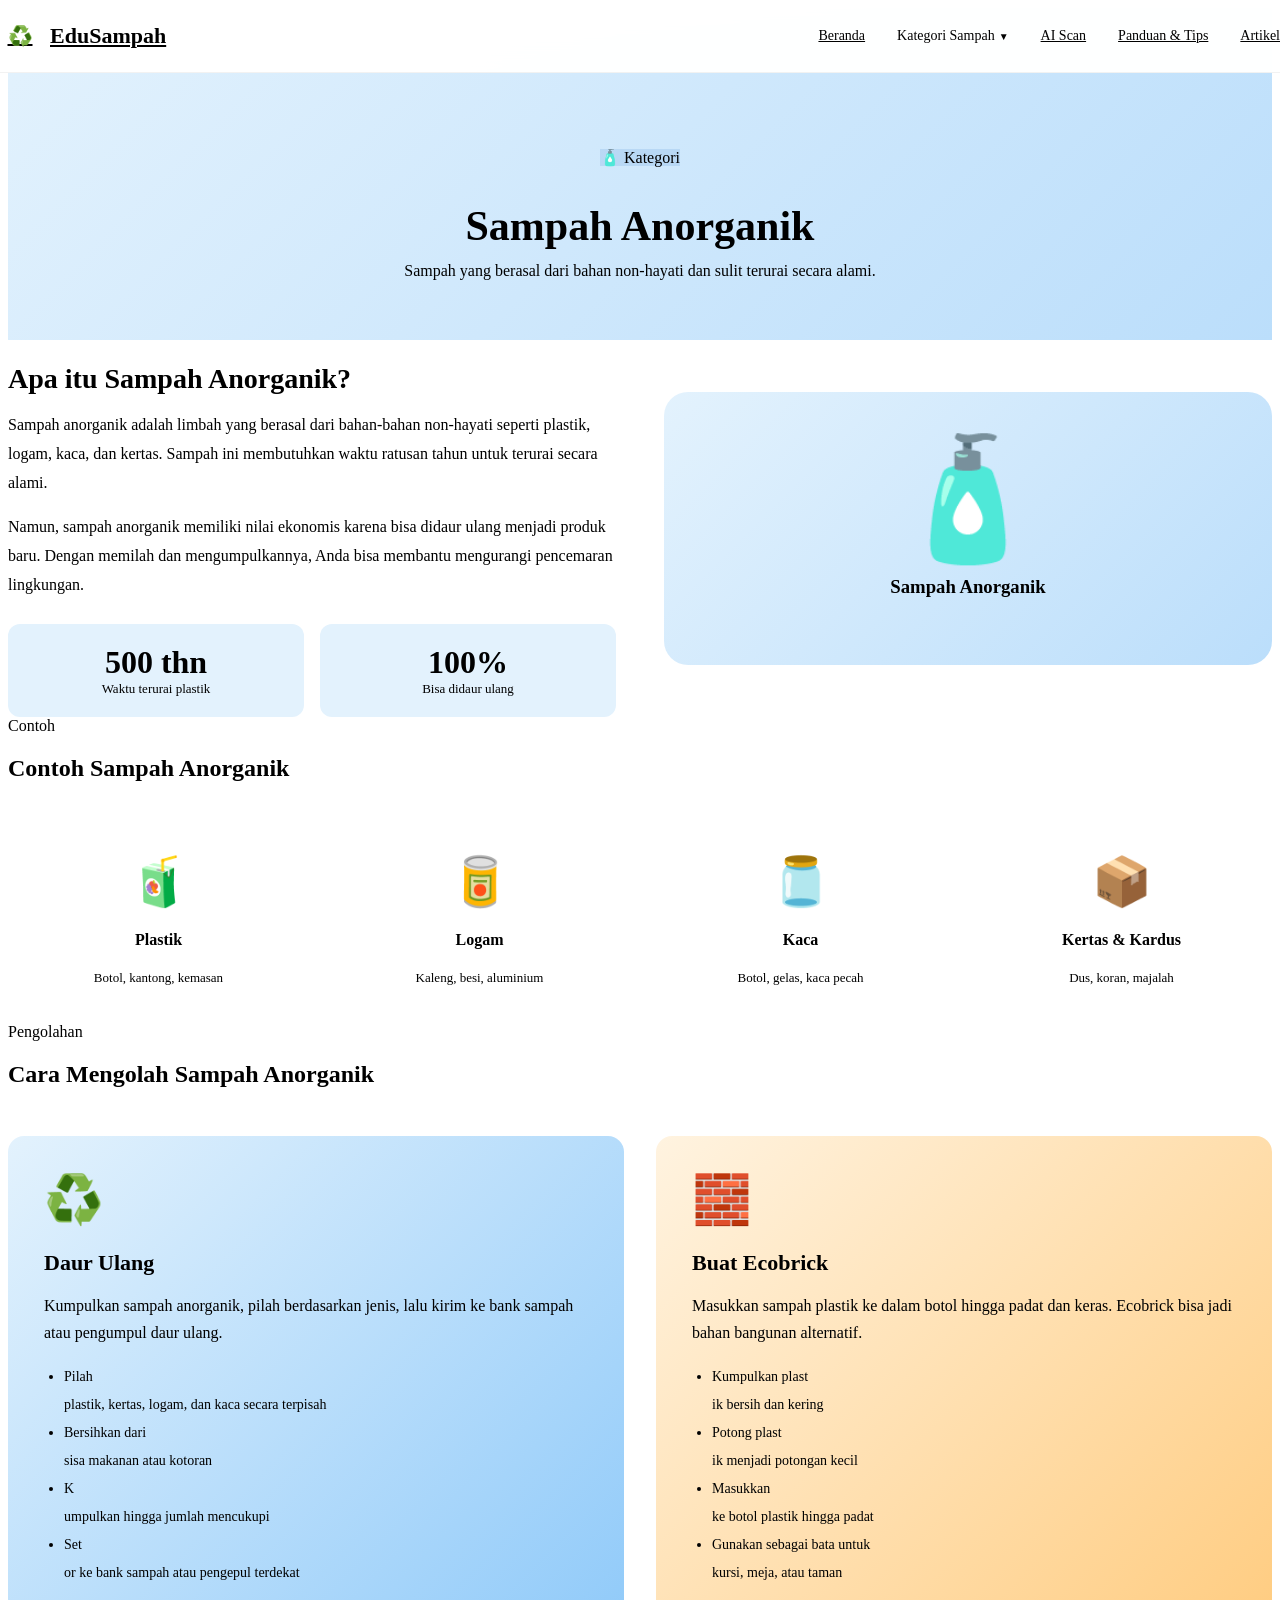
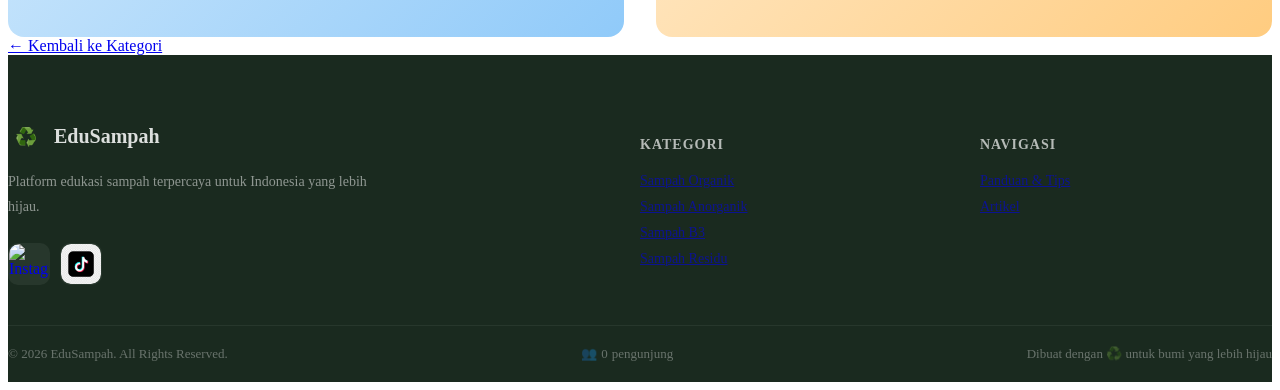
==== commit 610075e2: "update visitor counter" ====
--- a/pages/anorganik.html
+++ b/pages/anorganik.html
@@ -195,11 +195,13 @@
       </div>
       <div class="footer-bottom">
         <span>© 2026 EduSampah. All Rights Reserved.</span>
+        <span class="footer-counter">👥 <span id="visitorCount">0</span> pengunjung</span>
         <span>Dibuat dengan ♻️ untuk bumi yang lebih hijau</span>
       </div>
     </div>
   </footer>
 
+  <script src="../js/counter.js"></script>
   <script type="module" src="../js/main.js"></script>
 </body>
 </html>
--- a/css/navigation.css
+++ b/css/navigation.css
@@ -0,0 +1,248 @@
+.navbar {
+  position: fixed;
+  top: 0;
+  left: 0;
+  width: 100%;
+  z-index: 1000;
+  background: rgba(255,255,255,0.98);
+  -webkit-backdrop-filter: blur(20px);
+  backdrop-filter: blur(20px);
+  border-bottom: 1px solid rgba(0,0,0,0.05);
+  transition: background 0.3s ease, box-shadow 0.3s ease;
+}
+
+.navbar.scrolled {
+  box-shadow: 0 2px 30px rgba(0,0,0,0.1);
+}
+
+.navbar .container {
+  display: flex;
+  align-items: center;
+  justify-content: space-between;
+  padding-top: 16px;
+  padding-bottom: 16px;
+}
+
+.nav-logo {
+  display: flex;
+  align-items: center;
+  gap: 10px;
+  font-size: 22px;
+  font-weight: 800;
+  color: var(--green);
+}
+
+.nav-logo-icon {
+  width: 40px;
+  height: 40px;
+  background: var(--green);
+  border-radius: 12px;
+  display: flex;
+  align-items: center;
+  justify-content: center;
+  font-size: 20px;
+  color: var(--white);
+}
+
+.nav-menu {
+  display: flex;
+  align-items: center;
+  gap: 32px;
+}
+
+.nav-link {
+  font-size: 14px;
+  font-weight: 500;
+  color: var(--text-dark);
+  position: relative;
+  padding: 4px 0;
+  transition: var(--transition);
+}
+
+.nav-link::after {
+  content: '';
+  position: absolute;
+  bottom: -2px;
+  left: 0;
+  width: 0;
+  height: 2px;
+  background: var(--green);
+  transition: var(--transition);
+  border-radius: 2px;
+}
+
+.nav-link:hover { color: var(--green); }
+.nav-link:hover::after { width: 100%; }
+
+.nav-dropdown {
+  position: relative;
+}
+
+.nav-dropdown-toggle {
+  display: flex;
+  align-items: center;
+  gap: 4px;
+  cursor: pointer;
+  font-size: 14px;
+  font-weight: 500;
+  color: var(--text-dark);
+  background: none;
+  border: none;
+  font-family: inherit;
+  padding: 4px 0;
+  transition: var(--transition);
+}
+
+.nav-dropdown-toggle:hover { color: var(--green); }
+
+.nav-dropdown-toggle .chevron {
+  font-size: 10px;
+  transition: transform 0.3s ease;
+}
+
+.nav-dropdown:hover .chevron { transform: rotate(180deg); }
+
+.nav-dropdown-menu {
+  position: absolute;
+  top: calc(100% + 16px);
+  right: 0;
+  transform: translateY(8px);
+  background: var(--white);
+  border-radius: var(--radius);
+  box-shadow: var(--shadow-hover);
+  padding: 8px;
+  min-width: 200px;
+  opacity: 0;
+  visibility: hidden;
+  transition: all 0.3s ease;
+}
+
+.nav-dropdown:hover .nav-dropdown-menu {
+  opacity: 1;
+  visibility: visible;
+  transform: translateY(0);
+}
+
+.nav-dropdown-link {
+  display: flex;
+  align-items: center;
+  gap: 12px;
+  padding: 10px 16px;
+  border-radius: var(--radius-sm);
+  font-size: 14px;
+  font-weight: 500;
+  color: var(--text-dark);
+  transition: var(--transition);
+}
+
+.nav-dropdown-link:hover {
+  background: var(--bg-light);
+  color: var(--green);
+}
+
+.nav-dropdown-icon {
+  width: 32px;
+  height: 32px;
+  border-radius: 8px;
+  display: flex;
+  align-items: center;
+  justify-content: center;
+  font-size: 16px;
+  flex-shrink: 0;
+}
+
+.nav-dropdown-icon.green { background: rgba(46,125,50,0.12); }
+.nav-dropdown-icon.blue { background: rgba(21,101,192,0.12); }
+.nav-dropdown-icon.red { background: rgba(198,40,40,0.12); }
+.nav-dropdown-icon.gray { background: rgba(117,117,117,0.12); }
+
+.nav-cta {
+  background: var(--green);
+  color: var(--white);
+  padding: 10px 24px;
+  border-radius: 50px;
+  font-size: 14px;
+  font-weight: 600;
+  transition: var(--transition);
+}
+
+.nav-cta:hover {
+  background: var(--green-dark);
+  transform: translateY(-2px);
+  box-shadow: 0 4px 16px rgba(46,125,50,0.3);
+}
+
+.nav-toggle {
+  display: none;
+  flex-direction: column;
+  gap: 5px;
+  cursor: pointer;
+  background: none;
+  border: none;
+  padding: 4px;
+}
+
+.nav-toggle span {
+  width: 28px;
+  height: 3px;
+  background: var(--text-dark);
+  border-radius: 3px;
+  transition: var(--transition);
+}
+
+@media (max-width: 968px) {
+  .nav-toggle { display: flex; }
+
+  .nav-menu {
+    position: fixed;
+    top: 72px;
+    left: 0;
+    right: 0;
+    background: var(--white);
+    flex-direction: column;
+    gap: 0;
+    padding: 16px 24px;
+    box-shadow: var(--shadow-hover);
+    transform: translateY(-120%);
+    opacity: 0;
+    overflow-y: auto;
+    max-height: calc(100vh - 72px);
+  }
+
+  .nav-menu.active {
+    transform: translateY(0);
+    opacity: 1;
+  }
+
+  .nav-link, .nav-dropdown-toggle {
+        padding: 14px 0;
+        width: 100%;
+        text-align: left;
+        justify-content: flex-start;
+      }
+
+  .nav-dropdown-menu {
+    position: static;
+    opacity: 1;
+    visibility: visible;
+    transform: none;
+    box-shadow: none;
+    padding: 0 0 0 16px;
+    display: none;
+    min-width: auto;
+  }
+
+  .nav-dropdown.open .nav-dropdown-menu {
+    display: block;
+  }
+
+  .nav-cta {
+    margin-top: 16px;
+    text-align: center;
+    width: 100%;
+  }
+
+  .nav-toggle.active span:nth-child(1) { transform: rotate(45deg) translate(5px, 6px); }
+  .nav-toggle.active span:nth-child(2) { opacity: 0; }
+  .nav-toggle.active span:nth-child(3) { transform: rotate(-45deg) translate(5px, -6px); }
+}
--- a/css/components.css
+++ b/css/components.css
@@ -783,6 +783,15 @@
   align-items: center;
   font-size: 13px;
   opacity: 0.4;
+  flex-wrap: wrap;
+  gap: 8px 16px;
+}
+
+.footer-counter {
+  display: inline-flex;
+  align-items: center;
+  gap: 4px;
+  font-weight: 500;
 }
 
 @media (max-width: 968px) {
--- a/css/responsive.css
+++ b/css/responsive.css
@@ -82,15 +82,20 @@
   .footer-grid { grid-template-columns: repeat(2, 1fr); gap: 28px; padding-bottom: 24px; }
   .footer-brand-desc { max-width: 100%; }
 
-  .navbar .container { padding-top: 6px; padding-bottom: 6px; padding-left: 16px; padding-right: 8px; }
+  .navbar .container { padding-top: 6px; padding-bottom: 6px; padding-left: 20px; padding-right: 32px; }
   .nav-logo { font-size: 16px; gap: 6px; }
   .nav-logo-icon { width: 28px; height: 28px; font-size: 14px; border-radius: 8px; }
-  .nav-toggle span { width: 22px; height: 2px; }
-  .nav-menu { position: fixed; top: 48px; left: 0; right: 0; background: var(--white); flex-direction: column; gap: 0; padding: 6px 16px; box-shadow: 0 8px 32px rgba(0,0,0,0.12); transition: all 0.3s ease; overflow-y: auto; max-height: calc(100vh - 48px); }
+  .nav-menu { position: fixed; top: 48px; left: 0; width: 100%; background: var(--white); flex-direction: column; gap: 0; padding: 8px 0 20px; box-shadow: 0 8px 32px rgba(0,0,0,0.12); transition: transform 0.3s ease, opacity 0.3s ease; overflow-y: auto; max-height: calc(100vh - 48px); }
+  .nav-menu .nav-link { padding: 5px 24px; width: 100%; box-sizing: border-box; font-size: 13px; }
+  .nav-menu .nav-dropdown-toggle { padding: 5px 24px; width: 100%; box-sizing: border-box; font-size: 13px; text-align: left; justify-content: flex-start; gap: 6px; }
   .nav-menu.active { transform: translateY(0); opacity: 1; }
-  .nav-toggle { display: flex; }
-  .nav-link, .nav-dropdown-toggle { padding: 6px 0; width: 100%; font-size: 13px; }
-  .nav-dropdown-menu { position: static; opacity: 1; visibility: visible; transform: none; box-shadow: none; padding: 0 0 0 10px; display: none; min-width: auto; }
+  .nav-toggle { display: flex; align-items: center; justify-content: center; width: 40px; height: 40px; z-index: 1001; }
+  .nav-link, .nav-dropdown-toggle { padding: 5px 0; width: 100%; font-size: 13px; }
+  .nav-dropdown-link { padding: 5px 24px; font-size: 12px; gap: 6px; justify-content: flex-start; }
+  .nav-dropdown-toggle .chevron { color: var(--green); font-size: 10px; }
+  .nav-dropdown-icon { width: 26px; height: 26px; font-size: 13px; }
+  .nav-dropdown-menu { position: static; opacity: 1; visibility: visible; transform: none; box-shadow: none; padding: 0; display: none; min-width: auto; }
+  .nav-dropdown-menu .nav-dropdown-link { padding-left: 24px; }
   .nav-dropdown.open .nav-dropdown-menu { display: block; }
 
   .btn { width: 100%; justify-content: center; padding: 12px 20px; font-size: 14px; }
